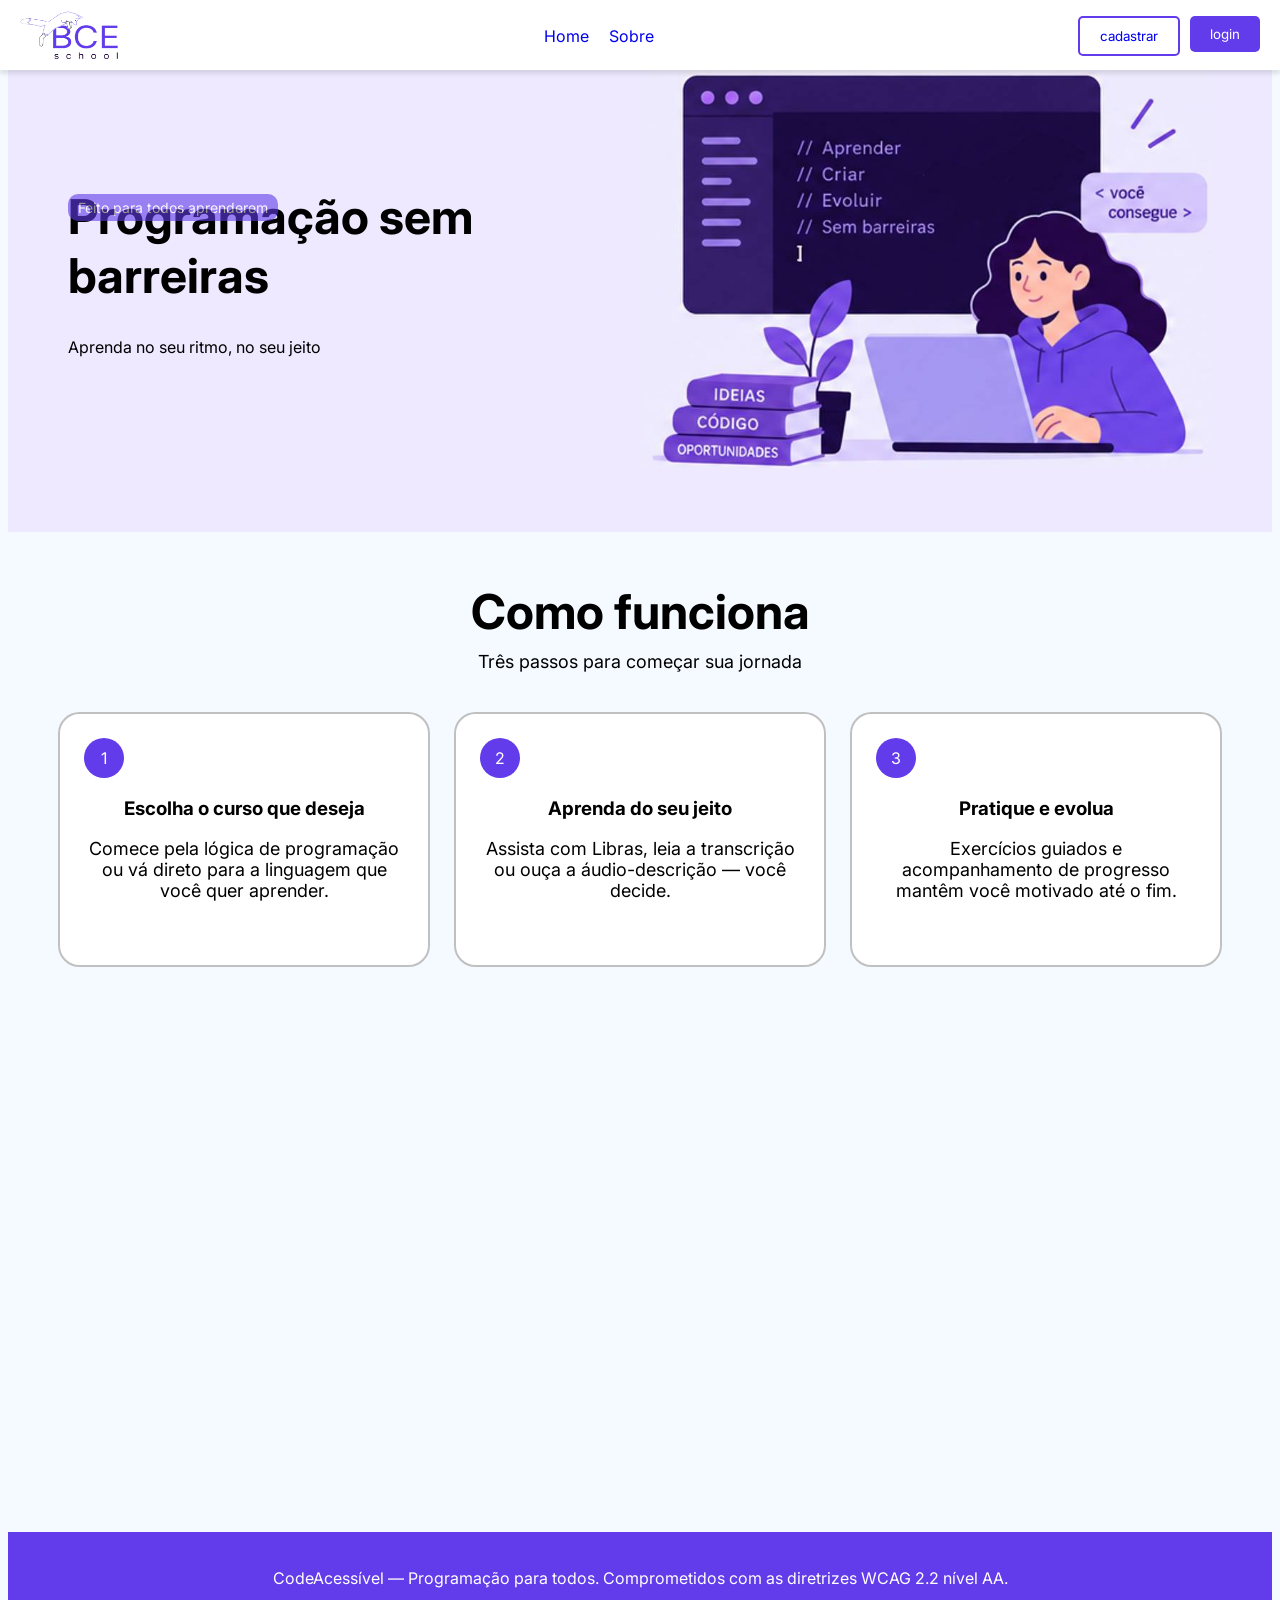
==== index.html @ 3a245252 "estilos-p1" ====
<!DOCTYPE html>
<html lang="pt-br">
<head>
    <meta charset="UTF-8">
    <meta name="viewport" content="width=device-width, initial-scale=1.0">
    <link rel="stylesheet" href="CSS/style.css">
    <link rel="shortcut icon" href="imgs/Group 4 (3) (1).png" type="image/x-icon">
    <title>BCE School</title>
</head>
<body>
    <nav>
        <div class="div-nav">
            <img class="logo" src="imgs/Frame 3.png" alt="" >

            <div>
                <ul class="list-nav">
                    <li><a href="index.html">Home</a></li>
                    <li><a href="sobre.html">Sobre</a></li>
                </ul>
            </div>

            <div class="buttons-nav">
                <a href="pages/cadastro.php"><button id="cadastrar">cadastrar</button></a>
                <a href="pages/login.php"><button id="login">login</button></a>
            </div>
        </div>
    </nav>

    <div class="container">
        <div style="margin: auto;">
            <p class="container-badge">Feito para todos aprenderem</p>
                <h1 class="container-title">Programação sem barreiras</h1>
                <p>
                    Aprenda no seu ritmo, no seu jeito
                </p>

            <div></div>
        </div>

        <div style="margin: auto;">
            <img src="imgs/image.jpg" alt="" style="height: 400px;">
        </div>
    </div>


    <div class="section" style="margin: auto; align-items: center; text-align: center; padding: 50px 0;">
        <div>
            <h2 class="section-title">Como funciona</h2>
            <p>Três passos para começar sua jornada</p>
        </div>
        
        <ol style="display: grid; gap: 1.5rem; grid-template-columns: repeat(3, minmax(0, 1fr)); padding: 0 50px;">
            <li class="card">
                <span class="number">1</span>
                <h3>Escolha o curso que deseja</h3>
                <p>Comece pela lógica de programação ou vá direto para a linguagem que você quer aprender.</p>
            </li>
            <li class="card">
                <span class="number">2</span>
                <h3>Aprenda do seu jeito</h3>
                <p>Assista com Libras, leia a transcrição ou ouça a áudio-descrição — você decide. </p>
            </li>
            <li class="card">
                <span class="number">3</span>
                <h3>Pratique e evolua</h3>
                <p>Exercícios guiados e acompanhamento de progresso mantêm você motivado até o fim.</p>
            </li>
        </ol>
        </div>
    </div>

    <footer>
        <p>
            CodeAcessível — Programação para todos. Comprometidos com as diretrizes WCAG 2.2 nível AA.
        </p>
    </footer>
</body>
</html>
---- CSS/style.css ----
@import url('https://fonts.googleapis.com/css2?family=Inter:ital,opsz,wght@0,14..32,100..900;1,14..32,100..900&display=swap');


:root{
    --branco: #FFFFFF;
    --azul: #623CEA;
    --cinza: #BFC0C0;
    --preto: #333333;
    --roxo: #A697F1;
}


*{
    font-family: inter;
    border: 0;
    padding: 0;
    text-decoration: none;
}

body{
    background-color: #f4faff;
}

nav{
    left: 0;
    top: 0;
    position: fixed;
    z-index: 1000;
    width: 100%;
    height: 70px;
    align-items: center;
    box-shadow: 0px 4px 4px rgba(0, 0, 0, 0.1);
    background-color: var(--branco);
}

.div-nav{
    display: flex;
    align-items: center;
    gap: 20px;
    margin-left: 20px;
    margin-right: 20px;
    justify-content: space-between; 
    display:flex;
    margin-top: 10px;
}

.logo{
    width: 100px;
    height: 50px;
}

.list-nav{
    display: flex;
    list-style: none;
    gap: 20px;
    cursor: pointer;
}

.buttons-nav{
    display: flex;
    gap: 10px;
}

.buttons-nav #cadastrar{
    background-color: var(--branco);
    color: var(--bpreto);
    padding: 10px 20px;
    border-radius: 5px;
    border: 2px solid var(--azul);
    cursor: pointer;
    transition: 150ms ease;
}

.buttons-nav #cadastrar:hover{
    background-color: var(--branco);
    color: var(--preto);
    padding: 10px 30px;
    border-radius: 0;
    border: 2px solid var(--azul);
    cursor: pointer;
    transition: 150ms ease;
}

.buttons-nav #login{
    background-color: var(--azul);
    color: var(--branco);
    padding: 10px 20px;
    border-radius: 5px;
    border: none;
    cursor: pointer;
    transition: 150ms ease;
}

.buttons-nav #login:hover{
    background-color: var(--azul);
    color: var(--branco);
    padding: 10px 30px;
    border-radius: 0;
    border: none;
    cursor: pointer;
    transition: 150ms ease;
}

.container {
    background-color: #eee9ff;
    display: flex;
    justify-content: space-between;
    align-items: center;
    padding: 60px;
}

.img-login{
    width: 100%;
    height: 100%;
    margin-bottom: 20px;
    border-right: 3px solid var(--preto);
}

.form-login{
    align-items: center;
    width: 70%;
    justify-content: center;
    display: flex;
    flex-direction: column;
}

.form-container button{
    margin-top: 20px;
    padding: 10px 20px;
    
}

.input-login{
    width: 100%;
    height: 30px;
    padding: 5px;
    margin-bottom: 20px;
    border-radius: 5px;
    border: 1px solid var(--cinza);
    transition: border 0.3s ease;
}

.input-login:hover{
    width: 100%;
    height: 30px;
    padding: 5px;
    margin-bottom: 20px;
    border-radius: 0px;
    border: 1px solid var(--cinza);
    transition: border 0.3s ease;
}

.button-login{
    background-color: var(--azul);
    color: var(--branco);
    padding: 10px 20px;
    border-radius: 5px;
    border: none;
    cursor: pointer;
    transition: 150ms ease;
    width: 110px;
}

.button-login:hover{
    background-color: var(--roxo);
    color: var(--branco);
    padding: 10px 30px;
    border-radius: 0;
    width: 130px;
    border: none;
    cursor: pointer;
    transition: 150ms ease;
}

.form-container{
    border-bottom: #333333 solid 2px;
    padding: 30px;
    display: flex;
    flex-direction: column;
    align-items: center;
}

.link-cadastro{
    color: var(--azul);
    text-decoration: none;
    transition: color 0.3s ease;
}

.link-cadastro:hover{
    color: var(--roxo);
    text-decoration: none;
    transition: color 0.3s ease;
}

.cadastro-text{
    margin-top: 30px;
    color: var(--preto);
}

.titulo{
    font-size: 96px;
    font-weight: 650;
}

.card {
    background: var(--branco);
    border: 2px solid rgb(192, 192, 192);
    border-radius: 1.35rem;
    padding: 1.5rem;
    min-width: 0;
}

.section{
    align-items: center;
    height: 100vh;
}

.section ol {
    display: flex;
    list-style: none;
}

.number {
    background-color: var(--azul);
    color: var(--branco);
    border-radius: 50%;
    width: 40px;
    height: 40px;
    display: flex;
    align-items: center;
    justify-content: center;
    margin-right: 10px;
}

.container-badge {
    position: absolute;
    background-color: var(--azul);
    color: var(--branco);
    padding: 5px 10px;
    border-radius: 10px;
    font-size: 14px;
    opacity: 60%;
    top: 180px;
}

.container-title {
    font-size: 48px;
    font-weight: 700;
    margin-top: 20px;
}

.section-title{
    font-size: 48px;
    font-weight: 700;
    margin-top: 20px;
    margin: 0 20px;
}

.section p{
    font-size: 18px;
    font-weight: 400px;
    margin-top: 10px;
    margin-bottom: 40px;
}

footer{
    background-color: var(--azul);
    color: var(--branco);
    padding: 20px;
    text-align: center;
}
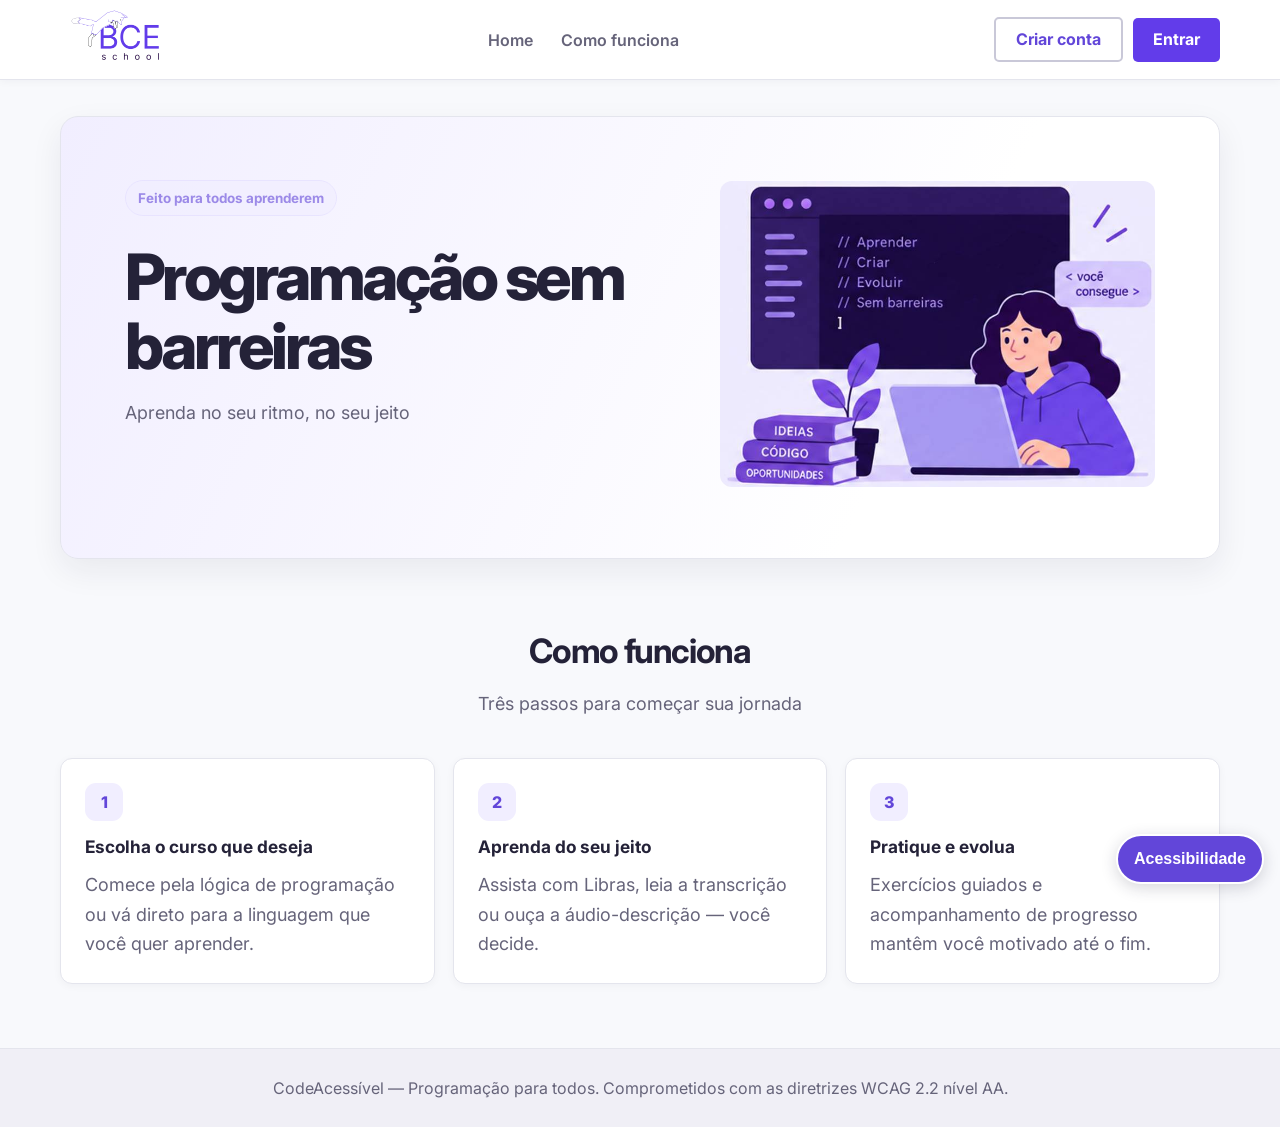
==== commit d1c54db4: "Front quase pronto" ====
--- a/index.html
+++ b/index.html
@@ -4,29 +4,32 @@
     <meta charset="UTF-8">
     <meta name="viewport" content="width=device-width, initial-scale=1.0">
     <link rel="stylesheet" href="CSS/style.css">
+    <link rel="stylesheet" href="CSS/design-system.css">
+    <link rel="stylesheet" href="CSS/acessibilidade.css">
+    <script src="acessibilidade.js" defer></script>
     <link rel="shortcut icon" href="imgs/Group 4 (3) (1).png" type="image/x-icon">
     <title>BCE School</title>
 </head>
 <body>
     <nav>
         <div class="div-nav">
-            <img class="logo" src="imgs/Frame 3.png" alt="" >
+            <a href="index.html" aria-label="BCE School - página inicial"><img class="logo" src="imgs/Frame 3.png" alt="BCE School"></a>
 
             <div>
                 <ul class="list-nav">
                     <li><a href="index.html">Home</a></li>
-                    <li><a href="sobre.html">Sobre</a></li>
+                    <li><a href="#como-funciona">Como funciona</a></li>
                 </ul>
             </div>
 
             <div class="buttons-nav">
-                <a href="pages/cadastro.php"><button id="cadastrar">cadastrar</button></a>
-                <a href="pages/login.php"><button id="login">login</button></a>
+                <a id="cadastrar" href="pages/cadastro.php">Criar conta</a>
+                <a id="login" href="pages/login.php">Entrar</a>
             </div>
         </div>
     </nav>
 
-    <div class="container">
+    <main id="conteudo-principal" class="container" tabindex="-1">
         <div style="margin: auto;">
             <p class="container-badge">Feito para todos aprenderem</p>
                 <h1 class="container-title">Programação sem barreiras</h1>
@@ -38,12 +41,12 @@
         </div>
 
         <div style="margin: auto;">
-            <img src="imgs/image.jpg" alt="" style="height: 400px;">
+            <img src="imgs/image.jpg" alt="Ilustração de apoio à aprendizagem de programação">
         </div>
-    </div>
+    </main>
 
 
-    <div class="section" style="margin: auto; align-items: center; text-align: center; padding: 50px 0;">
+    <div id="como-funciona" class="section" style="margin: auto; align-items: center; text-align: center; padding: 50px 0;">
         <div>
             <h2 class="section-title">Como funciona</h2>
             <p>Três passos para começar sua jornada</p>
@@ -66,7 +69,6 @@
                 <p>Exercícios guiados e acompanhamento de progresso mantêm você motivado até o fim.</p>
             </li>
         </ol>
-        </div>
     </div>
 
     <footer>
--- a/CSS/design-system.css
+++ b/CSS/design-system.css
@@ -0,0 +1,321 @@
+/* =========================================================
+   BCE SCHOOL — DESIGN SYSTEM v2
+   Direção visual: moderna, minimalista e tema claro.
+   Este arquivo deve ser carregado depois dos CSS específicos.
+========================================================= */
+
+@import url('https://fonts.googleapis.com/css2?family=Inter:wght@400;500;600;700;800&display=swap');
+
+:root {
+  color-scheme: light;
+  --bce-primary: #6246D9;
+  --bce-primary-hover: #5035C2;
+  --bce-primary-pressed: #4229A8;
+  --bce-primary-soft: #F1EEFF;
+  --bce-accent: #8C7AE6;
+  --bce-bg: #F8F9FC;
+  --bce-surface: #FFFFFF;
+  --bce-surface-soft: #F5F6FA;
+  --bce-text: #242238;
+  --bce-text-muted: #66647A;
+  --bce-border: #E4E5ED;
+  --bce-border-strong: #C9C8D8;
+  --bce-success: #18794E;
+  --bce-success-bg: #EAF7F0;
+  --bce-warning: #8A5A00;
+  --bce-danger: #B42318;
+  --bce-danger-bg: #FFF1F0;
+  --bce-focus: #E0A800;
+  --bce-radius-sm: 8px;
+  --bce-radius: 12px;
+  --bce-radius-lg: 18px;
+  --bce-shadow-sm: 0 2px 8px rgba(28, 24, 58, .04);
+  --bce-shadow: 0 12px 32px rgba(28, 24, 58, .07);
+  --bce-content-width: 1160px;
+  --bce-transition: 160ms ease;
+}
+
+*, *::before, *::after { box-sizing: border-box; }
+html { min-width: 320px; scroll-behavior: smooth; }
+body {
+  margin: 0;
+  min-height: 100vh;
+  background: var(--bce-bg) !important;
+  color: var(--bce-text) !important;
+  font-family: Inter, system-ui, -apple-system, BlinkMacSystemFont, "Segoe UI", sans-serif !important;
+  font-size: 16px;
+  line-height: 1.65;
+  -webkit-font-smoothing: antialiased;
+}
+img { max-width: 100%; }
+a { color: var(--bce-primary); text-underline-offset: .2em; }
+a:hover { color: var(--bce-primary-hover); }
+button, input, textarea, select { font: inherit; }
+button { cursor: pointer; }
+:where(a, button, input, textarea, select, [tabindex]):focus-visible {
+  outline: 3px solid var(--bce-focus) !important;
+  outline-offset: 3px !important;
+}
+::selection { background: #DED8FF; color: #21164D; }
+
+/* Cabeçalhos e navegação */
+nav {
+  position: sticky !important;
+  inset-block-start: 0;
+  z-index: 1000;
+  width: 100%;
+  min-height: 76px !important;
+  height: auto !important;
+  background: rgba(255,255,255,.96) !important;
+  border-bottom: 1px solid var(--bce-border) !important;
+  box-shadow: var(--bce-shadow-sm) !important;
+  backdrop-filter: blur(12px);
+}
+.div-nav {
+  width: min(100% - 48px, var(--bce-content-width));
+  min-height: 76px;
+  margin: 0 auto !important;
+  padding: 10px 0 !important;
+  display: flex !important;
+  align-items: center;
+  justify-content: space-between;
+  gap: 28px !important;
+}
+.logo { width: 112px; height: 52px; object-fit: contain; }
+.list-nav { display: flex; gap: 28px; margin: 0; padding: 0; list-style: none; }
+.list-nav a { color: var(--bce-text-muted); font-weight: 600; text-decoration: none; transition: color var(--bce-transition); }
+.list-nav a:hover, .list-nav a[aria-current="page"] { color: var(--bce-primary); }
+.buttons-nav { display: flex; align-items: center; gap: 10px; }
+.buttons-nav a { text-decoration: none; }
+
+/* Cabeçalho interno */
+body > header, header.bce-header {
+  min-height: 72px;
+  width: 100%;
+  padding: 12px max(24px, calc((100% - var(--bce-content-width)) / 2));
+  display: flex;
+  align-items: center;
+  justify-content: space-between;
+  gap: 20px;
+  background: var(--bce-surface) !important;
+  border-bottom: 1px solid var(--bce-border) !important;
+  box-shadow: var(--bce-shadow-sm) !important;
+}
+.bce-brand, header > a:first-child {
+  color: var(--bce-text) !important;
+  font-weight: 800;
+  font-size: 1.05rem;
+  letter-spacing: -.035em;
+  text-decoration: none;
+}
+.bce-brand span { color: var(--bce-primary); }
+.perfil_link { display: inline-flex !important; align-items: center; justify-content: center; border-radius: 50%; }
+.foto_menu { width: 44px !important; height: 44px !important; object-fit: cover; border: 2px solid #E5E0FF !important; border-radius: 50%; }
+
+/* Botões */
+.buttons-nav button, .buttons-nav a, .button-login, .conta-box button, .botao-exercicio,
+.button-group button, .conta-box .botao, .conta-box .sair, .btnfala,
+.bce-button {
+  min-height: 44px;
+  display: inline-flex;
+  align-items: center;
+  justify-content: center;
+  gap: 8px;
+  padding: 10px 18px;
+  border: 1px solid transparent;
+  border-radius: 10px;
+  background: var(--bce-primary);
+  color: #fff !important;
+  font-weight: 700;
+  line-height: 1.3;
+  text-decoration: none;
+  transition: background var(--bce-transition), border-color var(--bce-transition), box-shadow var(--bce-transition), transform var(--bce-transition);
+}
+.buttons-nav button:hover, .button-login:hover, .conta-box button:hover,
+.botao-exercicio:hover, .button-group button:hover, .bce-button:hover {
+  background: var(--bce-primary-hover);
+  color: #fff !important;
+  box-shadow: 0 4px 12px rgba(98,70,217,.18);
+}
+.buttons-nav #cadastrar, .button-group #verifyButton, .btnfala,
+.bce-button-secondary {
+  background: #fff !important;
+  color: var(--bce-primary) !important;
+  border-color: var(--bce-border-strong) !important;
+}
+.buttons-nav #cadastrar:hover, .button-group #verifyButton:hover, .btnfala:hover,
+.bce-button-secondary:hover { background: var(--bce-primary-soft) !important; border-color: var(--bce-primary) !important; }
+button:disabled { opacity: .58; cursor: not-allowed; }
+
+/* Página inicial */
+#conteudo-principal.container {
+  width: min(100% - 48px, var(--bce-content-width));
+  min-height: 430px;
+  margin: 36px auto;
+  padding: clamp(28px, 5vw, 64px);
+  display: grid;
+  grid-template-columns: minmax(0, 1.1fr) minmax(280px, .9fr);
+  align-items: center;
+  gap: clamp(28px, 5vw, 64px);
+  background: linear-gradient(115deg, #F1EEFF 0%, #FFFFFF 72%);
+  border: 1px solid var(--bce-border);
+  border-radius: var(--bce-radius-lg);
+  box-shadow: var(--bce-shadow);
+}
+#conteudo-principal.container > div { min-width: 0; margin: 0 !important; }
+#conteudo-principal.container > div:first-child { text-align: left; }
+#conteudo-principal.container > div:last-child img { width: 100%; height: auto !important; max-height: 360px; object-fit: contain; border-radius: var(--bce-radius); }
+.container-title { max-width: 650px; margin: 12px 0 16px; color: var(--bce-text); font-size: clamp(2.35rem, 5vw, 4.15rem); font-weight: 800; line-height: 1.08; letter-spacing: -.055em; }
+.container-badge { display: inline-flex; width: fit-content; margin: 0; padding: 6px 12px; border: 1px solid #E1DBFF; border-radius: 999px; background: var(--bce-primary-soft); color: var(--bce-primary); font-size: .84rem; font-weight: 700; }
+#conteudo-principal.container p:not(.container-badge) { max-width: 540px; color: var(--bce-text-muted); font-size: 1.12rem; }
+.section { width: min(100% - 48px, var(--bce-content-width)); height: auto !important; margin: 64px auto !important; padding: 0 !important; }
+.section > div:first-child { margin-bottom: 26px; }
+.section-title { margin: 0 0 8px; color: var(--bce-text); font-size: clamp(1.65rem, 3vw, 2.1rem); letter-spacing: -.04em; }
+.section > div:first-child p { color: var(--bce-text-muted); }
+.section ol { display: grid; grid-template-columns: repeat(3, minmax(0, 1fr)); gap: 18px !important; margin: 0; padding: 0  !important; list-style: none; }
+.card { min-width: 0; padding: 24px; border: 1px solid var(--bce-border); border-radius: var(--bce-radius); background: var(--bce-surface); box-shadow: var(--bce-shadow-sm); text-align: left; }
+.card h3 { margin: 12px 0 8px; color: var(--bce-text); font-size: 1.08rem; }
+.card p { margin: 0; color: var(--bce-text-muted); }
+.number { display: inline-grid; width: 38px; height: 38px; place-items: center; border-radius: 11px; background: var(--bce-primary-soft); color: var(--bce-primary); font-weight: 800; }
+footer { margin-top: 64px; padding: 26px 24px; background: #F0EFF6 !important; color: var(--bce-text-muted) !important; border-top: 1px solid var(--bce-border); text-align: center; }
+footer p { max-width: var(--bce-content-width); margin: 0 auto; }
+
+/* Login, cadastro e perfil */
+.conta-container {
+  min-height: 100vh;
+  display: flex;
+  align-items: center;
+  justify-content: center;
+  padding: 32px 18px;
+  background: radial-gradient(circle at 12% 8%, #EEE9FF 0, transparent 34%), var(--bce-bg) !important;
+}
+.conta-box {
+  width: min(100%, 460px);
+  display: flex;
+  flex-direction: column;
+  align-items: stretch !important;
+  padding: clamp(26px, 5vw, 42px);
+  background: var(--bce-surface) !important;
+  color: var(--bce-text) !important;
+  border: 1px solid var(--bce-border) !important;
+  border-radius: var(--bce-radius-lg) !important;
+  box-shadow: var(--bce-shadow) !important;
+}
+.conta-box h1 { margin: 0 0 8px; color: var(--bce-text) !important; font-size: clamp(1.8rem, 4vw, 2.2rem); font-weight: 800; letter-spacing: -.045em; }
+.conta-box h1::after { content: ""; display: block; width: 42px; height: 4px; margin-top: 12px; border-radius: 99px; background: var(--bce-primary); }
+.conta-box form { width: 100%; display: flex; flex-direction: column; align-items: stretch !important; gap: 8px; margin: 22px 0 0; }
+.conta-box label { margin: 0 0 2px; color: var(--bce-text) !important; font-size: .92rem; font-weight: 650; }
+.conta-box input:not([type="checkbox"]):not([type="file"]) {
+  width: 100%; min-height: 48px; margin: 0 0 10px; padding: 11px 13px;
+  border: 1px solid var(--bce-border-strong) !important; border-radius: var(--bce-radius-sm);
+  background: #fff !important; color: var(--bce-text) !important;
+}
+.conta-box input:focus { border-color: var(--bce-primary) !important; box-shadow: 0 0 0 3px rgba(98,70,217,.13); outline: none; }
+.conta-box button { width: 100%; margin-top: 8px; }
+.conta-link { margin: 22px 0 0; color: var(--bce-text-muted) !important; text-align: center; }
+.conta-link a { color: var(--bce-primary); font-weight: 700; }
+.erro { padding: 12px 14px; border: 1px solid #F2C3BF; border-radius: var(--bce-radius-sm); background: var(--bce-danger-bg); color: #8F1D16; }
+.conta-box .foto_perfil { width: 128px; height: 128px; margin: 16px auto; border: 4px solid var(--bce-primary-soft); border-radius: 50%; object-fit: cover; }
+.conta-box .botao, .conta-box .sair { display: inline-flex; align-items: center; justify-content: center; width: 100%; margin-top: 10px; }
+.conta-box .sair { background: var(--bce-danger-bg); border-color: #F2C3BF; color: var(--bce-danger) !important; }
+.conta-box .sair:hover { background: #FFE4E1; color: #8F1D16 !important; }
+.conta-box form input[type="file"] { max-width: 100%; margin: 6px 0 12px; color: var(--bce-text-muted); }
+
+/* Lista de aulas */
+body:has(.aulas-lista) { background: var(--bce-bg) !important; }
+.aulas-lista { width: min(100% - 40px, 900px); margin: 34px auto 64px; display: grid; gap: 14px; }
+.aulas-lista > a, .aulas-lista > .aula_fechada {
+  display: flex; align-items: center; gap: 16px; width: 100%; min-height: 84px; margin: 0; padding: 19px 22px;
+  border: 1px solid var(--bce-border) !important; border-left: 4px solid transparent !important;
+  border-radius: var(--bce-radius); background: var(--bce-surface) !important;
+  box-shadow: var(--bce-shadow-sm); text-decoration: none;
+  transition: border-color var(--bce-transition), transform var(--bce-transition), box-shadow var(--bce-transition);
+}
+.aulas-lista > a:hover { transform: translateY(-2px); border-color: #C8BFFF !important; box-shadow: var(--bce-shadow); }
+.aulas-lista h2 { flex: 1; margin: 0; color: var(--bce-text) !important; font-size: 1.04rem; font-weight: 650; }
+.aulas-lista p { margin: 0; color: var(--bce-text-muted); font-size: .84rem; font-weight: 700; text-transform: capitalize; }
+.aulas-lista .aula_concluida { border-left-color: #269765 !important; }
+.aulas-lista .aula_concluida p { color: var(--bce-success); }
+.aulas-lista .aula_afazer { border-left-color: var(--bce-primary) !important; background: #FBFAFF !important; }
+.aulas-lista .aula_afazer p { color: var(--bce-primary); }
+.aulas-lista .aula_fechada { border-left-color: #B9BAC5 !important; background: #F0F1F5 !important; box-shadow: none; }
+.aulas-lista .aula_fechada h2, .aulas-lista .aula_fechada p { color: #777789 !important; }
+
+/* Página da aula */
+.aula-container { width: min(100% - 40px, 960px); margin: 0 auto; padding: 38px 0 64px; }
+.aula-container > h1 { margin: 0 0 24px; color: var(--bce-text) !important; font-size: clamp(1.8rem, 4vw, 2.45rem); font-weight: 800; line-height: 1.2; letter-spacing: -.045em; }
+.aula-container > h1::after { content: ""; display: block; width: 48px; height: 4px; margin-top: 14px; border-radius: 99px; background: var(--bce-primary); }
+.video-container { width: 100%; aspect-ratio: 16 / 9; overflow: hidden; margin-bottom: 26px; border: 1px solid var(--bce-border); border-radius: var(--bce-radius); background: #171522; box-shadow: var(--bce-shadow); }
+.video-container iframe { display: block; width: 100%; height: 100%; border: 0; }
+.conteudo { margin-bottom: 24px; padding: clamp(20px, 4vw, 30px); border: 1px solid var(--bce-border); border-radius: var(--bce-radius); background: var(--bce-surface); color: var(--bce-text) !important; line-height: 1.85; overflow-wrap: anywhere; }
+.btnfala { margin: 0 0 14px; }
+#status-leitura { min-height: 1.5em; color: var(--bce-text-muted); font-size: .9rem; }
+.exercicio { margin-top: 24px; padding: clamp(20px, 4vw, 28px); border: 1px solid var(--bce-border); border-left: 4px solid var(--bce-primary); border-radius: var(--bce-radius); background: var(--bce-surface); }
+.exercicio h2 { margin: 0 0 8px; color: var(--bce-text) !important; font-size: 1.35rem; }
+.exercicio p { color: var(--bce-text-muted) !important; }
+.botao-exercicio { display: inline-flex; align-items: center; justify-content: center; }
+
+/* Editor: interface clara e área de código escura */
+body:has(.editor-container) { background: var(--bce-bg) !important; color: var(--bce-text) !important; }
+.editor-container { width: min(100%, 1000px); margin: 0 auto 24px; padding: clamp(20px, 4vw, 32px) !important; background: var(--bce-surface) !important; border: 1px solid var(--bce-border) !important; border-radius: var(--bce-radius-lg) !important; box-shadow: var(--bce-shadow) !important; color: var(--bce-text) !important; }
+.editor-container h1 { margin: 0 0 18px; color: var(--bce-text) !important; font-size: clamp(1.65rem, 4vw, 2.2rem); font-weight: 800; letter-spacing: -.04em; }
+.editor-container h1::after { content: ""; display: block; width: 46px; height: 4px; margin-top: 12px; border-radius: 99px; background: var(--bce-primary) !important; }
+.editor-container > div:not(#editor-container):not(#loading):not(#output):not(.button-group) { margin-bottom: 20px; color: var(--bce-text-muted) !important; }
+.editor-container label { display: block; margin: 10px 0 8px; color: var(--bce-text); font-weight: 650; }
+#editor-container { width: 100%; min-height: 320px; overflow: hidden; border: 1px solid #343044 !important; border-radius: 10px !important; }
+#stdin { width: 100%; min-height: 110px; padding: 13px; background: #fff !important; color: var(--bce-text) !important; border: 1px solid var(--bce-border-strong) !important; border-radius: 10px; }
+#runButton { background: var(--bce-primary) !important; color: #fff !important; }
+#verifyButton { background: #fff !important; color: var(--bce-primary) !important; border: 1px solid var(--bce-primary) !important; }
+.console { min-height: 110px; padding: 16px; background: #191827 !important; color: #F0EDFF !important; border: 1px solid #343044; border-radius: 10px !important; font-family: Consolas, "Courier New", monospace; }
+body:has(.editor-container) > a:last-of-type { display: inline-flex; align-items: center; justify-content: center; min-height: 44px; width: fit-content; margin: 0 auto 30px; padding: 10px 18px; border-radius: 10px; background: var(--bce-primary); color: #fff; font-weight: 700; text-decoration: none; }
+
+/* Widget de acessibilidade acompanha a identidade visual */
+.a11y-toggle { background: var(--bce-primary) !important; border: 2px solid #fff !important; border-radius: 999px !important; box-shadow: 0 4px 16px rgba(36,34,56,.18) !important; }
+.a11y-panel { border: 1px solid var(--bce-border) !important; border-radius: var(--bce-radius) !important; box-shadow: var(--bce-shadow) !important; }
+.a11y-controls button { border-color: var(--bce-border-strong) !important; border-radius: 9px !important; }
+.a11y-controls button[aria-pressed="true"] { background: var(--bce-primary) !important; color: #fff !important; }
+
+/* Responsividade */
+@media (max-width: 760px) {
+  .div-nav { width: min(100% - 32px, var(--bce-content-width)); flex-wrap: wrap; gap: 10px 16px !important; }
+  .list-nav { gap: 16px; }
+  #conteudo-principal.container { width: min(100% - 28px, var(--bce-content-width)); grid-template-columns: 1fr; margin: 20px auto; padding: 28px 22px; }
+  #conteudo-principal.container > div:last-child img { max-height: 260px; }
+  .section { width: min(100% - 28px, var(--bce-content-width)); margin: 42px auto !important; }
+  .section ol { grid-template-columns: 1fr !important; }
+  .aulas-lista > a, .aulas-lista > .aula_fechada { align-items: flex-start; flex-direction: column; gap: 6px; padding: 17px; }
+  .aula-container { padding-top: 26px; }
+  .editor-container { padding: 20px !important; }
+  .button-group { display: flex; flex-direction: column; }
+  .button-group button { width: 100%; }
+}
+@media (max-width: 480px) {
+  .div-nav { justify-content: center; }
+  .logo { width: 96px; }
+  .buttons-nav { width: 100%; justify-content: center; }
+  body > header, header.bce-header { padding: 12px 16px; }
+  .conta-box { padding: 24px 20px; }
+  .aula-container { width: min(100% - 28px, 960px); }
+  #editor-container { min-height: 280px; }
+}
+@media (prefers-reduced-motion: reduce) {
+  *, *::before, *::after { scroll-behavior: auto !important; animation-duration: .01ms !important; animation-iteration-count: 1 !important; transition-duration: .01ms !important; }
+}
+
+/* Acabamento de navegação e títulos de páginas internas */
+.auth-brand { display: inline-block; margin-bottom: 22px; font-size: 1.2rem; }
+.auth-brand span { color: var(--bce-primary); }
+.header-back { color: var(--bce-text-muted); font-size: .92rem; font-weight: 650; text-decoration: none; }
+.header-back:hover { color: var(--bce-primary); }
+.page-intro { margin-bottom: 8px; }
+.page-eyebrow { margin: 0 0 5px; color: var(--bce-primary); font-size: .76rem; font-weight: 800; letter-spacing: .1em; }
+.page-intro h1 { margin: 0; color: var(--bce-text); font-size: clamp(1.8rem, 4vw, 2.35rem); font-weight: 800; letter-spacing: -.045em; }
+.page-intro > p:last-child { margin: 5px 0 0; color: var(--bce-text-muted); }
+.profile-email { margin: -2px 0 12px; color: var(--bce-text-muted); text-align: center; overflow-wrap: anywhere; }
+.editor-continue { display: flex !important; width: fit-content; margin: 0 auto 32px !important; }
+@media (max-width: 480px) {
+  .page-intro { margin-bottom: 4px; }
+  .auth-brand { margin-bottom: 16px; }
+}
+
+body:has(.bce-header) .bce-header + .conta-container { min-height: calc(100vh - 72px); }
--- a/CSS/acessibilidade.css
+++ b/CSS/acessibilidade.css
@@ -0,0 +1,28 @@
+/* Recursos globais de acessibilidade da BCE School */
+html { scroll-behavior: smooth; }
+html.a11y-text-plus { font-size: 112.5%; }
+html.a11y-text-max { font-size: 125%; }
+html.a11y-spacing body,
+html.a11y-spacing body p,
+html.a11y-spacing body li,
+html.a11y-spacing body label { line-height: 1.9 !important; letter-spacing: .035em !important; word-spacing: .12em !important; }
+html.a11y-contrast body { filter: contrast(1.35); }
+html.a11y-contrast :focus-visible { outline: 3px solid #ffdf00 !important; outline-offset: 4px !important; }
+html.a11y-reduced-motion *,
+html.a11y-reduced-motion *::before,
+html.a11y-reduced-motion *::after { animation-duration: .01ms !important; animation-iteration-count: 1 !important; transition-duration: .01ms !important; scroll-behavior: auto !important; }
+:where(a, button, input, select, textarea, [tabindex]):focus-visible { outline: 3px solid #f4c542; outline-offset: 3px; }
+.a11y-skip-link { position: fixed; z-index: 10001; top: 8px; left: 8px; padding: 12px 16px; background: #fff; color: #111; border: 2px solid #111; border-radius: 8px; transform: translateY(-150%); }
+.a11y-skip-link:focus { transform: translateY(0); }
+.a11y-widget { position: fixed; z-index: 10000; right: 16px; bottom: 16px; font: 16px/1.4 Arial, sans-serif; color: #111; }
+.a11y-toggle { border: 2px solid #fff; border-radius: 999px; padding: 12px 16px; min-height: 48px; background: #25205b; color: #fff; font-weight: 700; cursor: pointer; box-shadow: 0 3px 14px #0005; }
+.a11y-panel { width: min( min(340px, calc(100vw - 32px)), 340px); margin-top: 8px; padding: 16px; border: 2px solid #25205b; border-radius: 14px; background: #fff; color: #171717; box-shadow: 0 8px 30px #0004; }
+.a11y-panel[hidden] { display: none; }
+.a11y-panel h2 { margin: 0 0 12px; font-size: 1.15rem; }
+.a11y-panel p { margin: 0 0 10px; font-size: .9rem; }
+.a11y-controls { display: grid; grid-template-columns: 1fr 1fr; gap: 8px; }
+.a11y-controls button { min-height: 44px; padding: 9px; border: 1px solid #514b78; border-radius: 8px; background: #f4f2ff; color: #17123d; font: inherit; font-size: .9rem; cursor: pointer; }
+.a11y-controls button[aria-pressed="true"] { background: #25205b; color: #fff; }
+.a11y-controls .a11y-reset { grid-column: 1 / -1; background: #eee; color: #111; }
+.a11y-status { position: absolute; width: 1px; height: 1px; padding: 0; margin: -1px; overflow: hidden; clip: rect(0,0,0,0); white-space: nowrap; border: 0; }
+@media (max-width: 480px) { .a11y-widget { right: 10px; bottom: 10px; } }
